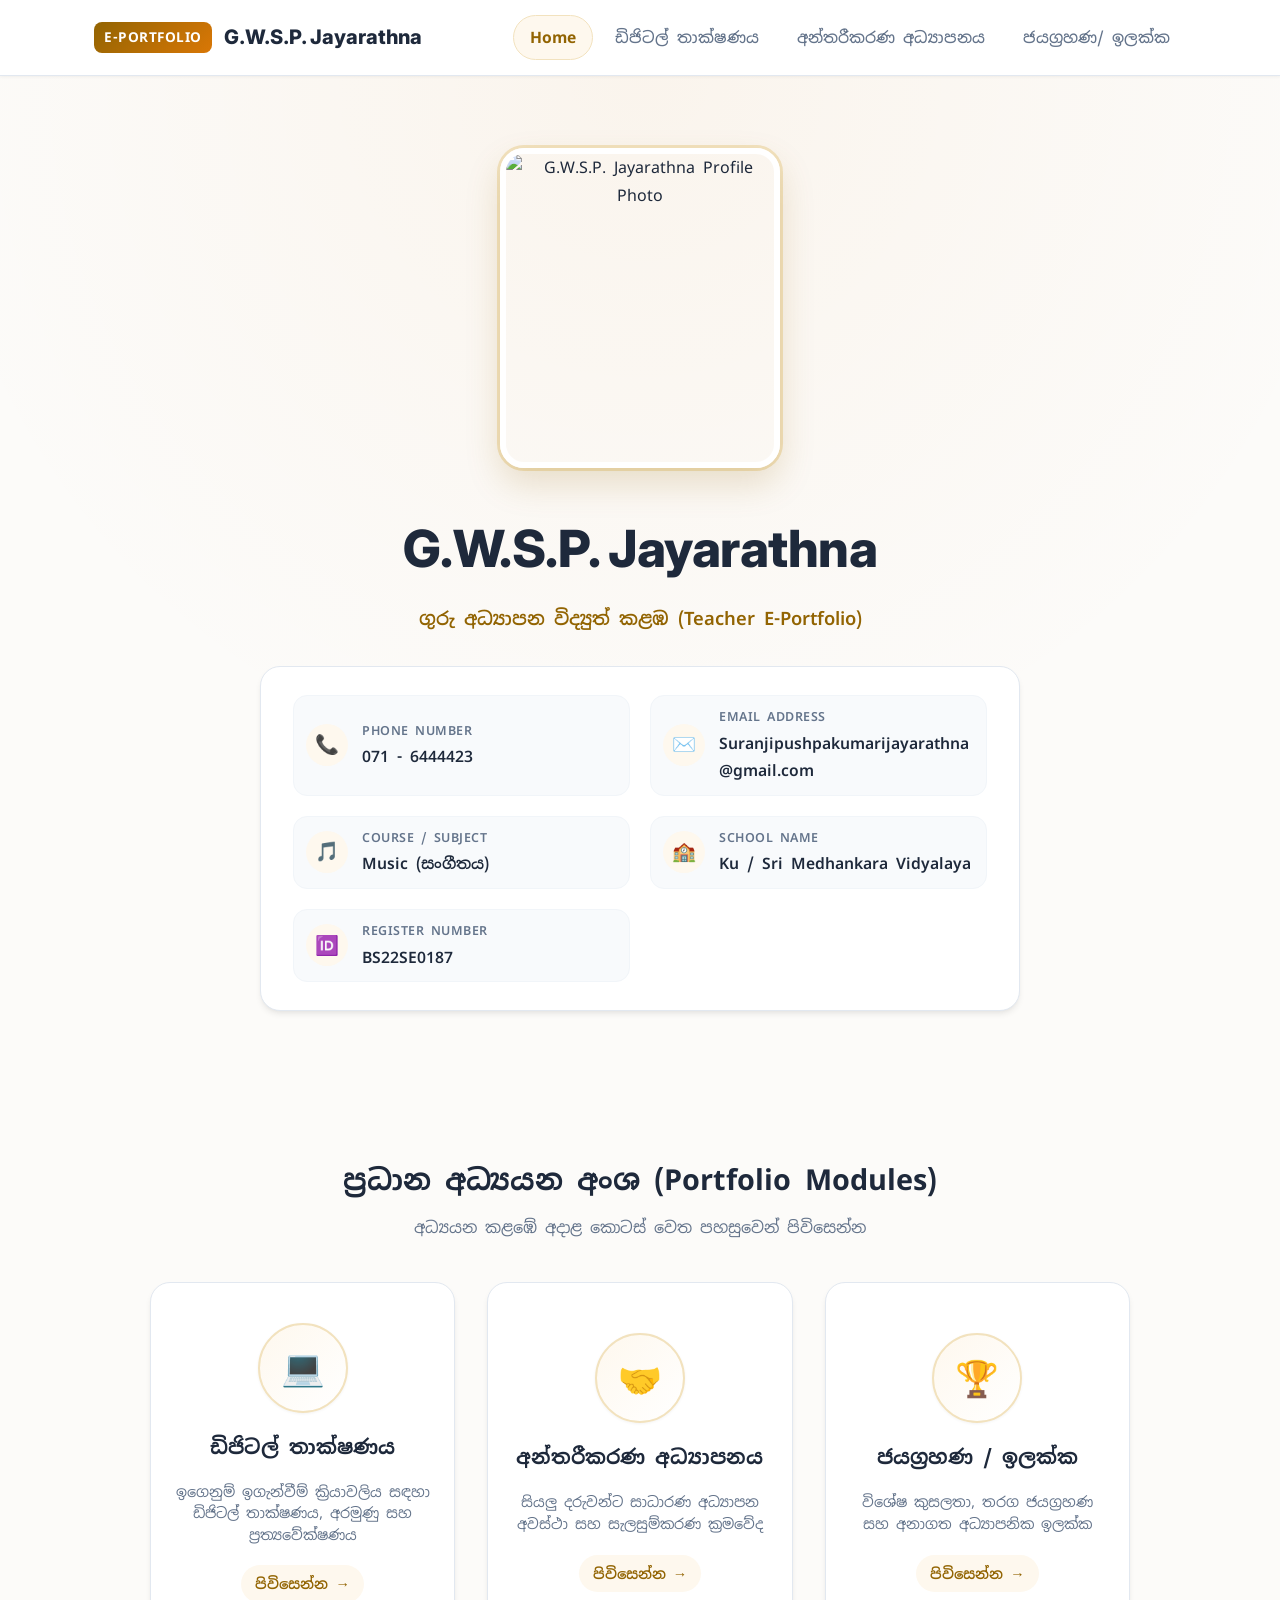
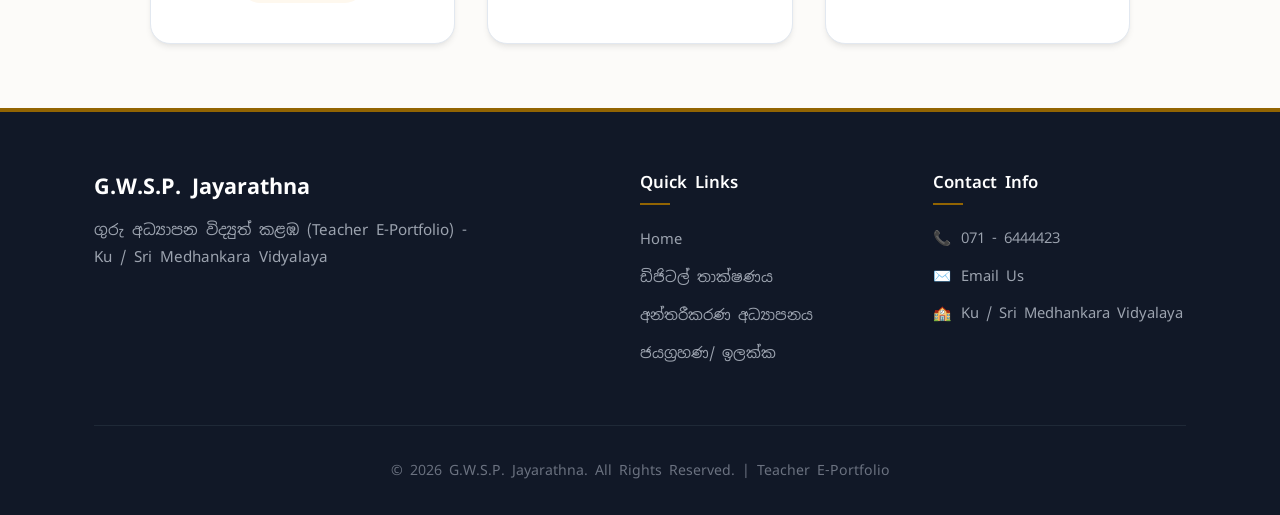
==== index.html @ dc61c08c "Add index.html" ====
<!DOCTYPE html>
<html lang="si">
<head>
  <meta charset="UTF-8">
  <meta name="viewport" content="width=device-width, initial-scale=1.0">
  <title>G.W.S.P. Jayarathna | Teacher E-Portfolio</title>
  <link rel="stylesheet" href="assets/css/style.css">
</head>
<body>

  <!-- Site Header & Navigation -->
  <header class="site-header">
    <div class="container header-inner">
      <a href="index.html" class="brand-logo">
        <span class="brand-badge">E-PORTFOLIO</span>
        <span class="brand-name">G.W.S.P. Jayarathna</span>
      </a>

      <button class="menu-toggle" aria-label="Toggle navigation">
        <svg width="24" height="24" viewBox="0 0 24 24" fill="none" stroke="currentColor" stroke-width="2">
          <line x1="3" y1="12" x2="21" y2="12"></line>
          <line x1="3" y1="6" x2="21" y2="6"></line>
          <line x1="3" y1="18" x2="21" y2="18"></line>
        </svg>
      </button>

      <nav class="main-nav">
        <ul class="nav-links">
          <li><a href="index.html" class="nav-link active">Home</a></li>
          <li><a href="digital-technology.html" class="nav-link">ඩිජිටල් තාක්ෂණය</a></li>
          <li><a href="inclusive-education.html" class="nav-link">අන්තරීකරණ අධ්‍යාපනය</a></li>
          <li><a href="achievements-goals.html" class="nav-link">ජයග්‍රහණ/ ඉලක්ක</a></li>
        </ul>
      </nav>
    </div>
  </header>

  <!-- Hero & Profile Section -->
  <main>
    <section class="hero-section">
      <div class="container">
        
        <!-- Profile Avatar -->
        <div class="profile-avatar-wrap">
          <img src="assets/images/profile.jpeg" alt="G.W.S.P. Jayarathna Profile Photo" class="profile-avatar">
        </div>

        <h1 class="profile-title">G.W.S.P. Jayarathna</h1>
        <p class="profile-subtitle">ගුරු අධ්‍යාපන විද්‍යුත් කළඹ (Teacher E-Portfolio)</p>

        <!-- Personal & Academic Details Card -->
        <div class="details-card">
          <div class="info-item">
            <div class="info-icon">📞</div>
            <div>
              <div class="info-label">Phone Number</div>
              <div class="info-value"><a href="tel:0716444423">071 - 6444423</a></div>
            </div>
          </div>

          <div class="info-item">
            <div class="info-icon">✉️</div>
            <div>
              <div class="info-label">Email Address</div>
              <div class="info-value"><a href="mailto:Suranjipushpakumarijayarathna@gmail.com">Suranjipushpakumarijayarathna@gmail.com</a></div>
            </div>
          </div>

          <div class="info-item">
            <div class="info-icon">🎵</div>
            <div>
              <div class="info-label">Course / Subject</div>
              <div class="info-value">Music (සංගීතය)</div>
            </div>
          </div>

          <div class="info-item">
            <div class="info-icon">🏫</div>
            <div>
              <div class="info-label">School Name</div>
              <div class="info-value">Ku / Sri Medhankara Vidyalaya</div>
            </div>
          </div>

          <div class="info-item">
            <div class="info-icon">🆔</div>
            <div>
              <div class="info-label">Register Number</div>
              <div class="info-value">BS22SE0187</div>
            </div>
          </div>
        </div>

      </div>
    </section>

    <!-- Quick Navigation Modules -->
    <section class="nav-modules-section">
      <div class="container">
        <div class="section-heading-center">
          <h2>ප්‍රධාන අධ්‍යයන අංශ (Portfolio Modules)</h2>
          <p>අධ්‍යයන කළඹේ අදාළ කොටස් වෙත පහසුවෙන් පිවිසෙන්න</p>
        </div>

        <div class="modules-grid">
          <!-- Module 1: Digital Tech -->
          <a href="digital-technology.html" class="module-card">
            <div class="module-icon-circle">💻</div>
            <h3 class="module-card-title">ඩිජිටල් තාක්ෂණය</h3>
            <p class="module-card-desc">ඉගෙනුම් ඉගැන්වීම් ක්‍රියාවලිය සඳහා ඩිජිටල් තාක්ෂණය, අරමුණු සහ ප්‍රත්‍යවේක්ෂණය</p>
            <span class="module-btn">පිවිසෙන්න &rarr;</span>
          </a>

          <!-- Module 2: Inclusive Education -->
          <a href="inclusive-education.html" class="module-card">
            <div class="module-icon-circle">🤝</div>
            <h3 class="module-card-title">අන්තරීකරණ අධ්‍යාපනය</h3>
            <p class="module-card-desc">සියලු දරුවන්ට සාධාරණ අධ්‍යාපන අවස්ථා සහ සැලසුම්කරණ ක්‍රමවේද</p>
            <span class="module-btn">පිවිසෙන්න &rarr;</span>
          </a>

          <!-- Module 3: Achievements / Goals -->
          <a href="achievements-goals.html" class="module-card">
            <div class="module-icon-circle">🏆</div>
            <h3 class="module-card-title">ජයග්‍රහණ / ඉලක්ක</h3>
            <p class="module-card-desc">විශේෂ කුසලතා, තරග ජයග්‍රහණ සහ අනාගත අධ්‍යාපනික ඉලක්ක</p>
            <span class="module-btn">පිවිසෙන්න &rarr;</span>
          </a>
        </div>
      </div>
    </section>
  </main>

  <!-- Site Footer -->
  <footer class="site-footer">
    <div class="container">
      <div class="footer-grid">
        <div class="footer-info">
          <h3>G.W.S.P. Jayarathna</h3>
          <p>ගුරු අධ්‍යාපන විද්‍යුත් කළඹ (Teacher E-Portfolio) - Ku / Sri Medhankara Vidyalaya</p>
        </div>

        <div class="footer-col">
          <h4>Quick Links</h4>
          <ul class="footer-links">
            <li><a href="index.html">Home</a></li>
            <li><a href="digital-technology.html">ඩිජිටල් තාක්ෂණය</a></li>
            <li><a href="inclusive-education.html">අන්තරීකරණ අධ්‍යාපනය</a></li>
            <li><a href="achievements-goals.html">ජයග්‍රහණ/ ඉලක්ක</a></li>
          </ul>
        </div>

        <div class="footer-col">
          <h4>Contact Info</h4>
          <div class="footer-contact-item">
            <span>📞</span>
            <a href="tel:0716444423">071 - 6444423</a>
          </div>
          <div class="footer-contact-item">
            <span>✉️</span>
            <a href="mailto:Suranjipushpakumarijayarathna@gmail.com">Email Us</a>
          </div>
          <div class="footer-contact-item">
            <span>🏫</span>
            <span>Ku / Sri Medhankara Vidyalaya</span>
          </div>
        </div>
      </div>

      <div class="footer-bottom">
        <p>&copy; 2026 G.W.S.P. Jayarathna. All Rights Reserved. | Teacher E-Portfolio</p>
      </div>
    </div>
  </footer>

  <script src="assets/js/main.js"></script>
</body>
</html>
---- assets/css/style.css ----
/* ===================================================
   E-Portfolio - G.W.S.P. Jayarathna
   Main Stylesheet
   =================================================== */

@import url('https://fonts.googleapis.com/css2?family=Inter:wght@300;400;500;600;700;800&family=Noto+Sans+Sinhala:wght@300;400;500;600;700;800&display=swap');

:root {
  --primary-color: #926402;
  --primary-hover: #734f01;
  --primary-light: #fef8ee;
  --primary-border: #f2e2be;
  --accent-color: #2563eb;
  --accent-hover: #1d4ed8;
  --text-main: #1e293b;
  --text-muted: #64748b;
  --text-light: #94a3b8;
  --bg-main: #fcfbf9;
  --bg-card: #ffffff;
  --bg-alt: #f8fafc;
  --border-color: #e2e8f0;
  --border-light: #f1f5f9;
  --shadow-sm: 0 1px 3px rgba(0, 0, 0, 0.05);
  --shadow-md: 0 4px 6px -1px rgba(0, 0, 0, 0.08), 0 2px 4px -2px rgba(0, 0, 0, 0.04);
  --shadow-lg: 0 10px 25px -5px rgba(0, 0, 0, 0.08), 0 8px 10px -6px rgba(0, 0, 0, 0.04);
  --shadow-xl: 0 20px 30px -10px rgba(0, 0, 0, 0.12);
  --radius-sm: 8px;
  --radius-md: 14px;
  --radius-lg: 20px;
  --radius-full: 9999px;
  --font-sinhala: 'Noto Sans Sinhala', -apple-system, BlinkMacSystemFont, sans-serif;
  --font-latin: 'Inter', -apple-system, BlinkMacSystemFont, sans-serif;
  --transition: all 0.25s cubic-bezier(0.4, 0, 0.2, 1);
}

/* Reset & Base */
*, *::before, *::after {
  box-sizing: border-box;
  margin: 0;
  padding: 0;
}

html {
  scroll-behavior: smooth;
  font-size: 16px;
}

body {
  font-family: var(--font-sinhala), var(--font-latin);
  background-color: var(--bg-main);
  color: var(--text-main);
  line-height: 1.75;
  min-height: 100vh;
  display: flex;
  flex-direction: column;
  -webkit-font-smoothing: antialiased;
}

img {
  max-width: 100%;
  height: auto;
  display: block;
}

a {
  color: inherit;
  text-decoration: none;
  transition: var(--transition);
}

ul, ol {
  padding-left: 1.5rem;
}

.container {
  width: 100%;
  max-width: 1140px;
  margin: 0 auto;
  padding: 0 1.5rem;
}

/* ===================================================
   Header & Navigation
   =================================================== */
.site-header {
  position: sticky;
  top: 0;
  z-index: 1000;
  background: rgba(255, 255, 255, 0.94);
  backdrop-filter: blur(12px);
  -webkit-backdrop-filter: blur(12px);
  border-bottom: 1px solid var(--border-color);
  box-shadow: var(--shadow-sm);
}

.header-inner {
  display: flex;
  align-items: center;
  justify-content: space-between;
  height: 75px;
}

.brand-logo {
  display: flex;
  align-items: center;
  gap: 12px;
  font-weight: 700;
  font-size: 1.25rem;
  color: var(--text-main);
}

.brand-badge {
  background: linear-gradient(135deg, var(--primary-color), #d97706);
  color: #fff;
  font-size: 0.85rem;
  font-weight: 700;
  padding: 4px 10px;
  border-radius: var(--radius-sm);
  letter-spacing: 0.5px;
}

.brand-name {
  font-family: var(--font-latin);
  font-weight: 800;
  color: var(--text-main);
}

.main-nav {
  display: flex;
  align-items: center;
  gap: 8px;
}

.nav-links {
  display: flex;
  list-style: none;
  align-items: center;
  gap: 6px;
}

.nav-link {
  padding: 8px 16px;
  font-size: 0.98rem;
  font-weight: 500;
  color: var(--text-muted);
  border-radius: var(--radius-full);
  transition: var(--transition);
  display: inline-flex;
  align-items: center;
  gap: 6px;
}

.nav-link:hover {
  color: var(--primary-color);
  background-color: var(--primary-light);
}

.nav-link.active {
  color: var(--primary-color);
  background-color: var(--primary-light);
  font-weight: 700;
  border: 1px solid var(--primary-border);
}

.menu-toggle {
  display: none;
  background: transparent;
  border: none;
  cursor: pointer;
  padding: 8px;
  color: var(--text-main);
  border-radius: var(--radius-sm);
}

/* ===================================================
   Hero & Home Profile Section
   =================================================== */
.hero-section {
  padding: 4.5rem 0 3.5rem;
  background: radial-gradient(circle at 50% 0%, rgba(217, 119, 6, 0.05) 0%, transparent 60%);
  text-align: center;
}

.profile-avatar-wrap {
  position: relative;
  width: 280px;
  max-width: 90%;
  margin: 0 auto 2.25rem;
}

.profile-avatar {
  width: 100%;
  height: 320px;
  border-radius: 24px;
  object-fit: cover;
  object-position: center 8%;
  border: 6px solid #ffffff;
  box-shadow: 0 16px 35px rgba(146, 100, 2, 0.18), 0 0 0 3px var(--primary-border);
  transition: var(--transition);
}

.profile-avatar-wrap:hover .profile-avatar {
  transform: translateY(-4px);
  box-shadow: 0 20px 40px rgba(146, 100, 2, 0.28), 0 0 0 4px var(--primary-color);
}

.profile-title {
  font-size: clamp(2rem, 5vw, 3.2rem);
  font-weight: 800;
  color: var(--text-main);
  letter-spacing: -0.5px;
  margin-bottom: 0.5rem;
  font-family: var(--font-latin);
}

.profile-subtitle {
  font-size: 1.15rem;
  color: var(--primary-color);
  font-weight: 600;
  margin-bottom: 2rem;
}

/* Info Details Card */
.details-card {
  background: var(--bg-card);
  border: 1px solid var(--border-color);
  border-radius: var(--radius-lg);
  padding: 1.75rem 2rem;
  max-width: 760px;
  margin: 0 auto 3.5rem;
  box-shadow: var(--shadow-md);
  display: grid;
  grid-template-columns: repeat(auto-fit, minmax(280px, 1fr));
  gap: 1.25rem;
  text-align: left;
}

.info-item {
  display: flex;
  align-items: center;
  gap: 14px;
  padding: 10px 12px;
  border-radius: var(--radius-md);
  background: var(--bg-alt);
  border: 1px solid var(--border-light);
}

.info-icon {
  width: 42px;
  height: 42px;
  border-radius: 50%;
  background: var(--primary-light);
  color: var(--primary-color);
  display: flex;
  align-items: center;
  justify-content: center;
  font-size: 1.2rem;
  flex-shrink: 0;
}

.info-label {
  font-size: 0.78rem;
  text-transform: uppercase;
  letter-spacing: 0.5px;
  color: var(--text-muted);
  font-weight: 600;
  margin-bottom: 2px;
}

.info-value {
  font-size: 0.98rem;
  color: var(--text-main);
  font-weight: 600;
  word-break: break-word;
}

/* Quick Navigation Modules (Circular / Cards) */
.nav-modules-section {
  padding: 2rem 0 4rem;
}

.section-heading-center {
  text-align: center;
  margin-bottom: 2.5rem;
}

.section-heading-center h2 {
  font-size: 1.8rem;
  font-weight: 700;
  color: var(--text-main);
  margin-bottom: 0.5rem;
}

.section-heading-center p {
  color: var(--text-muted);
  font-size: 1rem;
}

.modules-grid {
  display: grid;
  grid-template-columns: repeat(3, 1fr);
  gap: 2rem;
  max-width: 980px;
  margin: 0 auto;
}

.module-card {
  background: var(--bg-card);
  border: 1px solid var(--border-color);
  border-radius: var(--radius-lg);
  padding: 2.5rem 1.5rem;
  text-align: center;
  display: flex;
  flex-direction: column;
  align-items: center;
  justify-content: center;
  gap: 1.25rem;
  box-shadow: var(--shadow-md);
  transition: var(--transition);
  position: relative;
  overflow: hidden;
}

.module-card::before {
  content: '';
  position: absolute;
  top: 0;
  left: 0;
  right: 0;
  height: 5px;
  background: linear-gradient(90deg, var(--primary-color), #d97706);
  opacity: 0;
  transition: var(--transition);
}

.module-card:hover {
  transform: translateY(-8px);
  box-shadow: var(--shadow-xl);
  border-color: var(--primary-border);
}

.module-card:hover::before {
  opacity: 1;
}

.module-icon-circle {
  width: 90px;
  height: 90px;
  border-radius: 50%;
  background: linear-gradient(135deg, var(--primary-light), #fff);
  border: 2px solid var(--primary-border);
  display: flex;
  align-items: center;
  justify-content: center;
  font-size: 2.2rem;
  color: var(--primary-color);
  box-shadow: var(--shadow-sm);
  transition: var(--transition);
}

.module-card:hover .module-icon-circle {
  transform: scale(1.1) rotate(5deg);
  background: linear-gradient(135deg, var(--primary-color), #d97706);
  color: #fff;
  border-color: transparent;
}

.module-card-title {
  font-size: 1.25rem;
  font-weight: 700;
  color: var(--text-main);
  line-height: 1.4;
}

.module-card-desc {
  font-size: 0.9rem;
  color: var(--text-muted);
  line-height: 1.5;
}

.module-btn {
  display: inline-flex;
  align-items: center;
  gap: 6px;
  font-size: 0.9rem;
  font-weight: 600;
  color: var(--primary-color);
  padding: 6px 14px;
  border-radius: var(--radius-full);
  background: var(--primary-light);
  transition: var(--transition);
}

.module-card:hover .module-btn {
  background: var(--primary-color);
  color: #fff;
}

/* ===================================================
   Inner Pages (Modules: Digital Tech, Inclusive Edu, Achievements)
   =================================================== */
.page-hero {
  background: linear-gradient(180deg, rgba(146, 100, 2, 0.08) 0%, rgba(252, 251, 249, 0) 100%);
  padding: 3.5rem 0 2rem;
  border-bottom: 1px solid var(--border-color);
}

.breadcrumb {
  display: flex;
  align-items: center;
  gap: 8px;
  font-size: 0.9rem;
  color: var(--text-muted);
  margin-bottom: 1rem;
}

.breadcrumb a:hover {
  color: var(--primary-color);
}

.page-title {
  font-size: clamp(1.8rem, 4vw, 2.5rem);
  font-weight: 800;
  color: var(--text-main);
  margin-bottom: 0.75rem;
  line-height: 1.3;
}

.page-intro {
  font-size: 1.1rem;
  color: var(--text-muted);
  max-width: 800px;
}

.content-section {
  padding: 3rem 0;
}

.content-card {
  background: var(--bg-card);
  border: 1px solid var(--border-color);
  border-radius: var(--radius-lg);
  padding: 2.5rem;
  margin-bottom: 2.5rem;
  box-shadow: var(--shadow-sm);
  transition: var(--transition);
}

.content-card:hover {
  box-shadow: var(--shadow-md);
}

.section-badge {
  display: inline-block;
  font-size: 0.85rem;
  font-weight: 700;
  color: var(--primary-color);
  background: var(--primary-light);
  border: 1px solid var(--primary-border);
  padding: 4px 12px;
  border-radius: var(--radius-full);
  margin-bottom: 1rem;
  text-transform: uppercase;
  letter-spacing: 0.5px;
}

.card-heading {
  font-size: 1.5rem;
  font-weight: 700;
  color: var(--text-main);
  margin-bottom: 1.5rem;
  display: flex;
  align-items: center;
  gap: 10px;
}

.card-heading::before {
  content: '';
  display: inline-block;
  width: 4px;
  height: 24px;
  background: var(--primary-color);
  border-radius: 2px;
}

/* Objectives List Styles */
.objectives-grid {
  display: grid;
  grid-template-columns: repeat(auto-fit, minmax(300px, 1fr));
  gap: 1.25rem;
}

.objective-item {
  display: flex;
  align-items: flex-start;
  gap: 12px;
  padding: 1.25rem;
  background: var(--bg-alt);
  border-radius: var(--radius-md);
  border-left: 3px solid var(--primary-color);
  font-size: 0.98rem;
  line-height: 1.6;
}

.objective-num {
  font-family: var(--font-latin);
  font-weight: 700;
  color: var(--primary-color);
  background: #fff;
  width: 28px;
  height: 28px;
  border-radius: 50%;
  display: flex;
  align-items: center;
  justify-content: center;
  font-size: 0.85rem;
  box-shadow: var(--shadow-sm);
  flex-shrink: 0;
  border: 1px solid var(--primary-border);
}

.prose-text {
  font-size: 1.05rem;
  line-height: 1.85;
  color: #334155;
}

.prose-text p {
  margin-bottom: 1.25rem;
}

.highlight-box {
  background: linear-gradient(135deg, rgba(146, 100, 2, 0.05), rgba(217, 119, 6, 0.08));
  border: 1px dashed var(--primary-border);
  border-radius: var(--radius-md);
  padding: 1.5rem;
  margin: 1.5rem 0;
}

/* Timeline & Achievements */
.timeline {
  position: relative;
  padding-left: 2rem;
}

.timeline::before {
  content: '';
  position: absolute;
  top: 10px;
  bottom: 10px;
  left: 8px;
  width: 2px;
  background: var(--primary-border);
}

.timeline-item {
  position: relative;
  margin-bottom: 2rem;
}

.timeline-item:last-child {
  margin-bottom: 0;
}

.timeline-dot {
  position: absolute;
  left: -2rem;
  top: 6px;
  width: 18px;
  height: 18px;
  border-radius: 50%;
  background: var(--primary-color);
  border: 3px solid #fff;
  box-shadow: var(--shadow-sm);
}

.timeline-content {
  background: var(--bg-alt);
  border: 1px solid var(--border-color);
  border-radius: var(--radius-md);
  padding: 1.5rem;
}

.timeline-year {
  display: inline-block;
  font-family: var(--font-latin);
  font-weight: 800;
  font-size: 0.85rem;
  color: #fff;
  background: var(--primary-color);
  padding: 3px 10px;
  border-radius: var(--radius-full);
  margin-bottom: 0.5rem;
}

.timeline-title {
  font-size: 1.15rem;
  font-weight: 700;
  color: var(--text-main);
  margin-bottom: 0.35rem;
}

.timeline-sub {
  font-size: 0.95rem;
  color: var(--text-muted);
}

/* ===================================================
   Footer & Contact Info
   =================================================== */
.site-footer {
  margin-top: auto;
  background: #111827;
  color: #f3f4f6;
  padding: 3.5rem 0 2rem;
  border-top: 4px solid var(--primary-color);
}

.footer-grid {
  display: grid;
  grid-template-columns: 2fr 1fr 1fr;
  gap: 2.5rem;
  margin-bottom: 3rem;
}

.footer-info h3 {
  font-size: 1.35rem;
  font-weight: 700;
  margin-bottom: 0.75rem;
  color: #fff;
}

.footer-info p {
  color: #9ca3af;
  font-size: 0.95rem;
  max-width: 380px;
}

.footer-col h4 {
  font-size: 1.05rem;
  font-weight: 600;
  color: #fff;
  margin-bottom: 1.25rem;
  position: relative;
  padding-bottom: 8px;
}

.footer-col h4::after {
  content: '';
  position: absolute;
  bottom: 0;
  left: 0;
  width: 30px;
  height: 2px;
  background: var(--primary-color);
}

.footer-links {
  list-style: none;
  padding: 0;
}

.footer-links li {
  margin-bottom: 10px;
}

.footer-links a {
  color: #9ca3af;
  font-size: 0.92rem;
}

.footer-links a:hover {
  color: #fff;
  padding-left: 4px;
}

.footer-contact-item {
  display: flex;
  align-items: center;
  gap: 10px;
  color: #9ca3af;
  margin-bottom: 12px;
  font-size: 0.92rem;
}

.footer-contact-item a:hover {
  color: #fff;
  text-decoration: underline;
}

.footer-bottom {
  text-align: center;
  padding-top: 2rem;
  border-top: 1px solid #1f2937;
  color: #6b7280;
  font-size: 0.88rem;
}

/* ===================================================
   Buttons & UI Enhancements
   =================================================== */
.btn {
  display: inline-flex;
  align-items: center;
  justify-content: center;
  gap: 8px;
  padding: 10px 22px;
  font-size: 0.95rem;
  font-weight: 600;
  border-radius: var(--radius-full);
  cursor: pointer;
  border: 1px solid transparent;
  transition: var(--transition);
}

.btn-primary {
  background: linear-gradient(135deg, var(--primary-color), #d97706);
  color: #fff;
  box-shadow: 0 4px 12px rgba(146, 100, 2, 0.25);
}

.btn-primary:hover {
  background: linear-gradient(135deg, var(--primary-hover), #b45309);
  box-shadow: 0 6px 16px rgba(146, 100, 2, 0.35);
  transform: translateY(-1px);
}

.btn-outline {
  background: transparent;
  border-color: var(--primary-color);
  color: var(--primary-color);
}

.btn-outline:hover {
  background: var(--primary-light);
}

/* Print Styles */
@media print {
  .site-header, .site-footer, .nav-modules-section, .btn {
    display: none !important;
  }
  body {
    background: #fff;
    color: #000;
  }
  .content-card {
    border: none;
    box-shadow: none;
    padding: 0;
  }
}

/* Responsive */
@media (max-width: 900px) {
  .modules-grid {
    grid-template-columns: 1fr;
    gap: 1.5rem;
  }
  .footer-grid {
    grid-template-columns: 1fr;
    gap: 2rem;
  }
}

@media (max-width: 768px) {
  .menu-toggle {
    display: block;
  }
  .nav-links {
    position: fixed;
    top: 75px;
    left: 0;
    right: 0;
    background: #ffffff;
    flex-direction: column;
    padding: 1.5rem;
    box-shadow: var(--shadow-lg);
    border-bottom: 1px solid var(--border-color);
    transform: translateY(-150%);
    transition: transform 0.3s ease;
  }
  .nav-links.open {
    transform: translateY(0);
  }
  .nav-link {
    width: 100%;
    justify-content: center;
    padding: 12px;
  }
  .details-card {
    grid-template-columns: 1fr;
    padding: 1.25rem;
  }
  .content-card {
    padding: 1.5rem;
  }
}
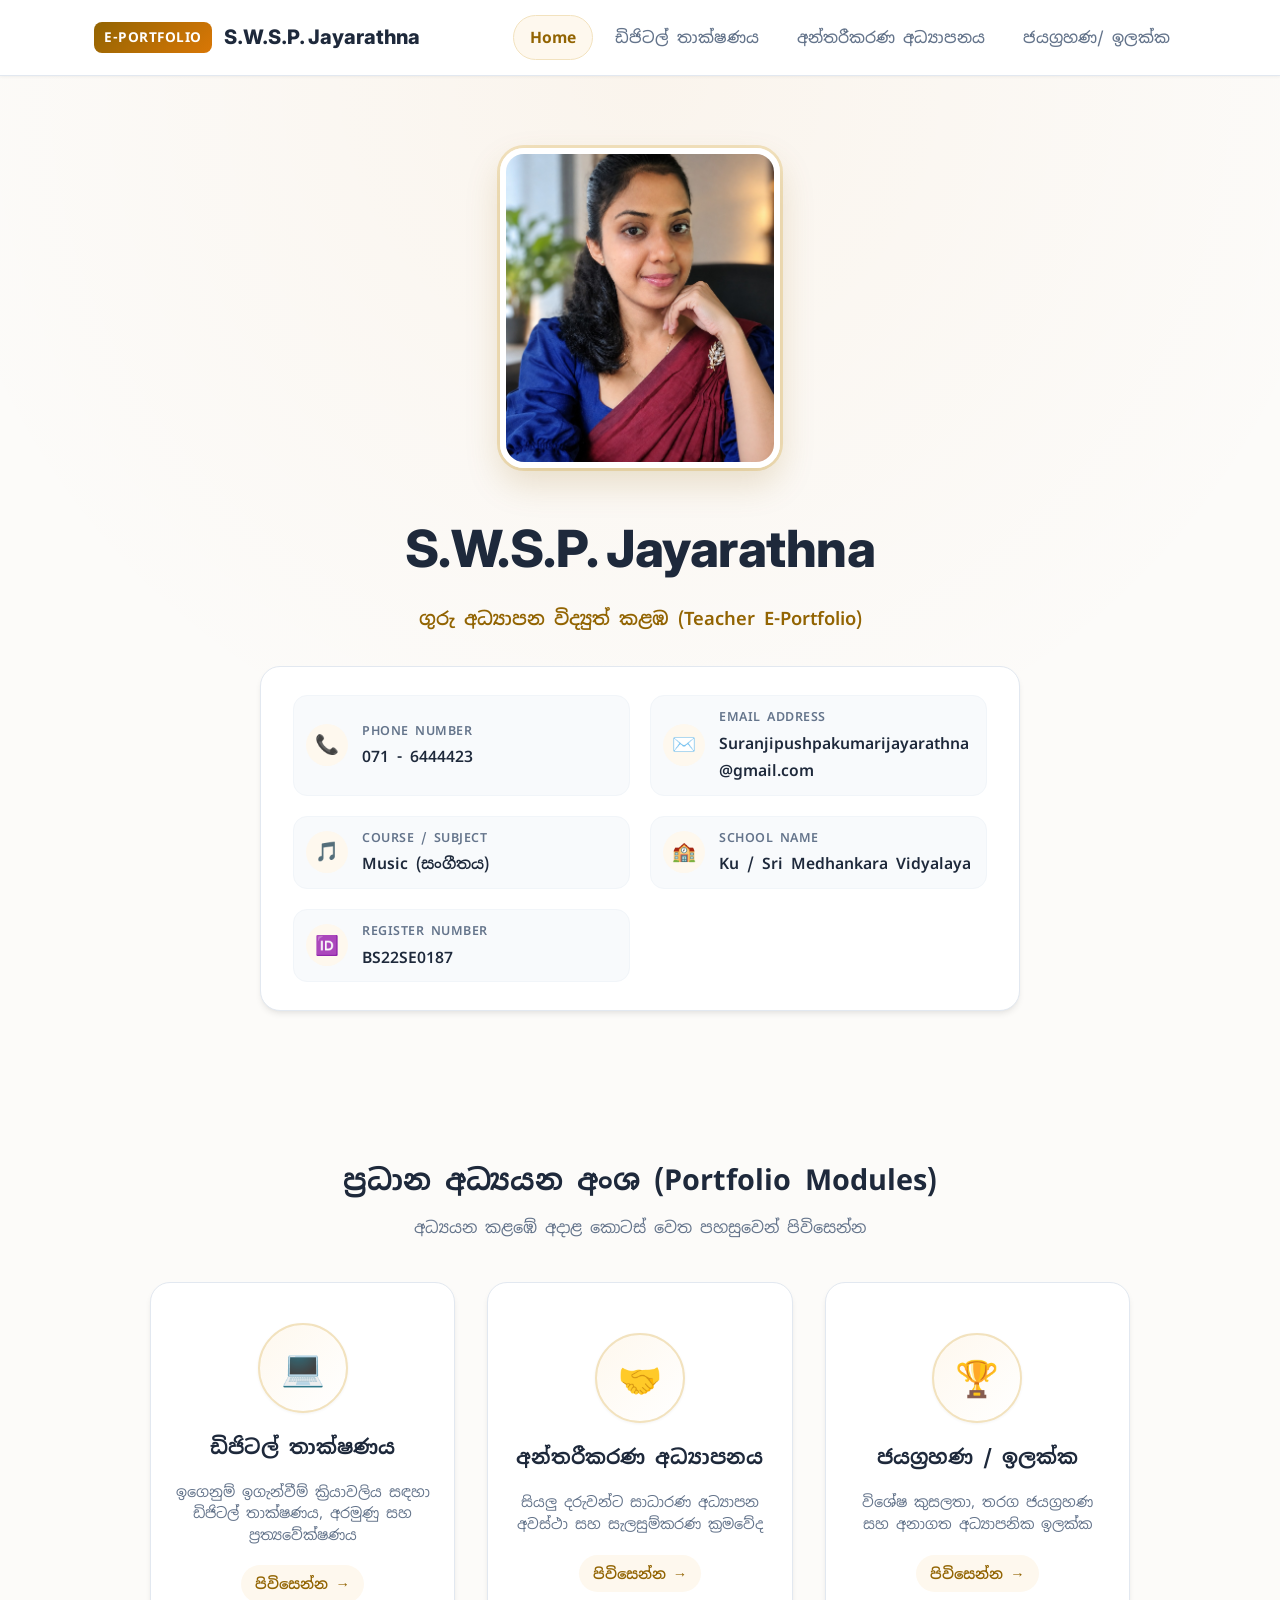
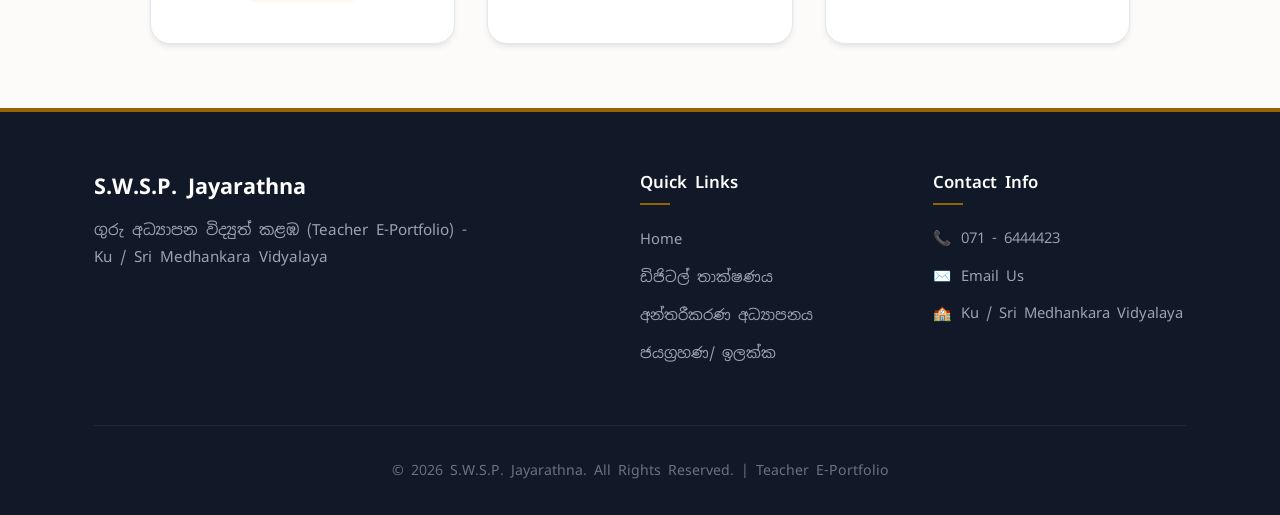
==== commit c2a87d39: "Update initials from G.W.S.P. to S.W.S.P. Jayarathna" ====
--- a/index.html
+++ b/index.html
@@ -3,7 +3,7 @@
 <head>
   <meta charset="UTF-8">
   <meta name="viewport" content="width=device-width, initial-scale=1.0">
-  <title>G.W.S.P. Jayarathna | Teacher E-Portfolio</title>
+  <title>S.W.S.P. Jayarathna | Teacher E-Portfolio</title>
   <link rel="stylesheet" href="assets/css/style.css">
 </head>
 <body>
@@ -13,7 +13,7 @@
     <div class="container header-inner">
       <a href="index.html" class="brand-logo">
         <span class="brand-badge">E-PORTFOLIO</span>
-        <span class="brand-name">G.W.S.P. Jayarathna</span>
+        <span class="brand-name">S.W.S.P. Jayarathna</span>
       </a>
 
       <button class="menu-toggle" aria-label="Toggle navigation">
@@ -42,10 +42,10 @@
         
         <!-- Profile Avatar -->
         <div class="profile-avatar-wrap">
-          <img src="assets/images/profile.jpeg" alt="G.W.S.P. Jayarathna Profile Photo" class="profile-avatar">
+          <img src="assets/images/profile.jpeg" alt="S.W.S.P. Jayarathna Profile Photo" class="profile-avatar">
         </div>
 
-        <h1 class="profile-title">G.W.S.P. Jayarathna</h1>
+        <h1 class="profile-title">S.W.S.P. Jayarathna</h1>
         <p class="profile-subtitle">ගුරු අධ්‍යාපන විද්‍යුත් කළඹ (Teacher E-Portfolio)</p>
 
         <!-- Personal & Academic Details Card -->
@@ -136,7 +136,7 @@
     <div class="container">
       <div class="footer-grid">
         <div class="footer-info">
-          <h3>G.W.S.P. Jayarathna</h3>
+          <h3>S.W.S.P. Jayarathna</h3>
           <p>ගුරු අධ්‍යාපන විද්‍යුත් කළඹ (Teacher E-Portfolio) - Ku / Sri Medhankara Vidyalaya</p>
         </div>
 
@@ -168,7 +168,7 @@
       </div>
 
       <div class="footer-bottom">
-        <p>&copy; 2026 G.W.S.P. Jayarathna. All Rights Reserved. | Teacher E-Portfolio</p>
+        <p>&copy; 2026 S.W.S.P. Jayarathna. All Rights Reserved. | Teacher E-Portfolio</p>
       </div>
     </div>
   </footer>
--- a/assets/css/style.css
+++ b/assets/css/style.css
@@ -1,5 +1,5 @@
 /* ===================================================
-   E-Portfolio - G.W.S.P. Jayarathna
+   E-Portfolio - S.W.S.P. Jayarathna
    Main Stylesheet
    =================================================== */
 
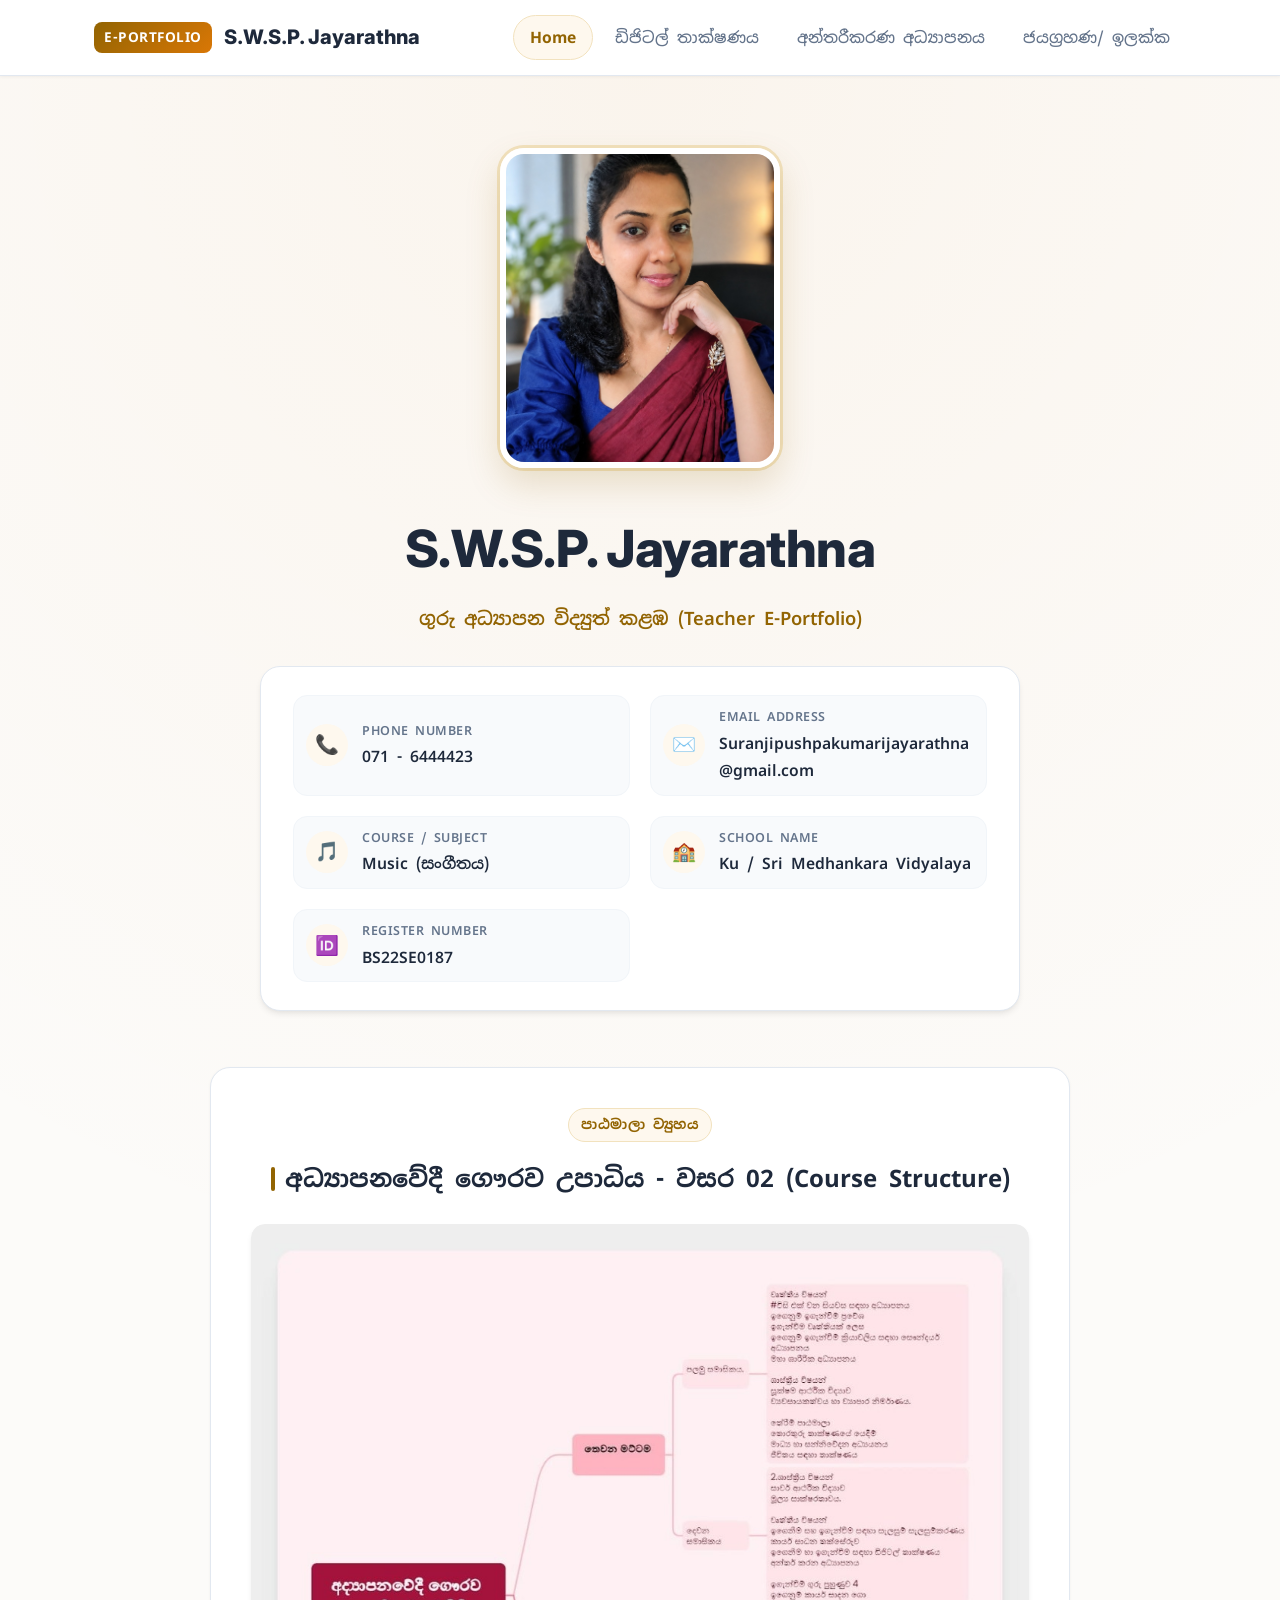
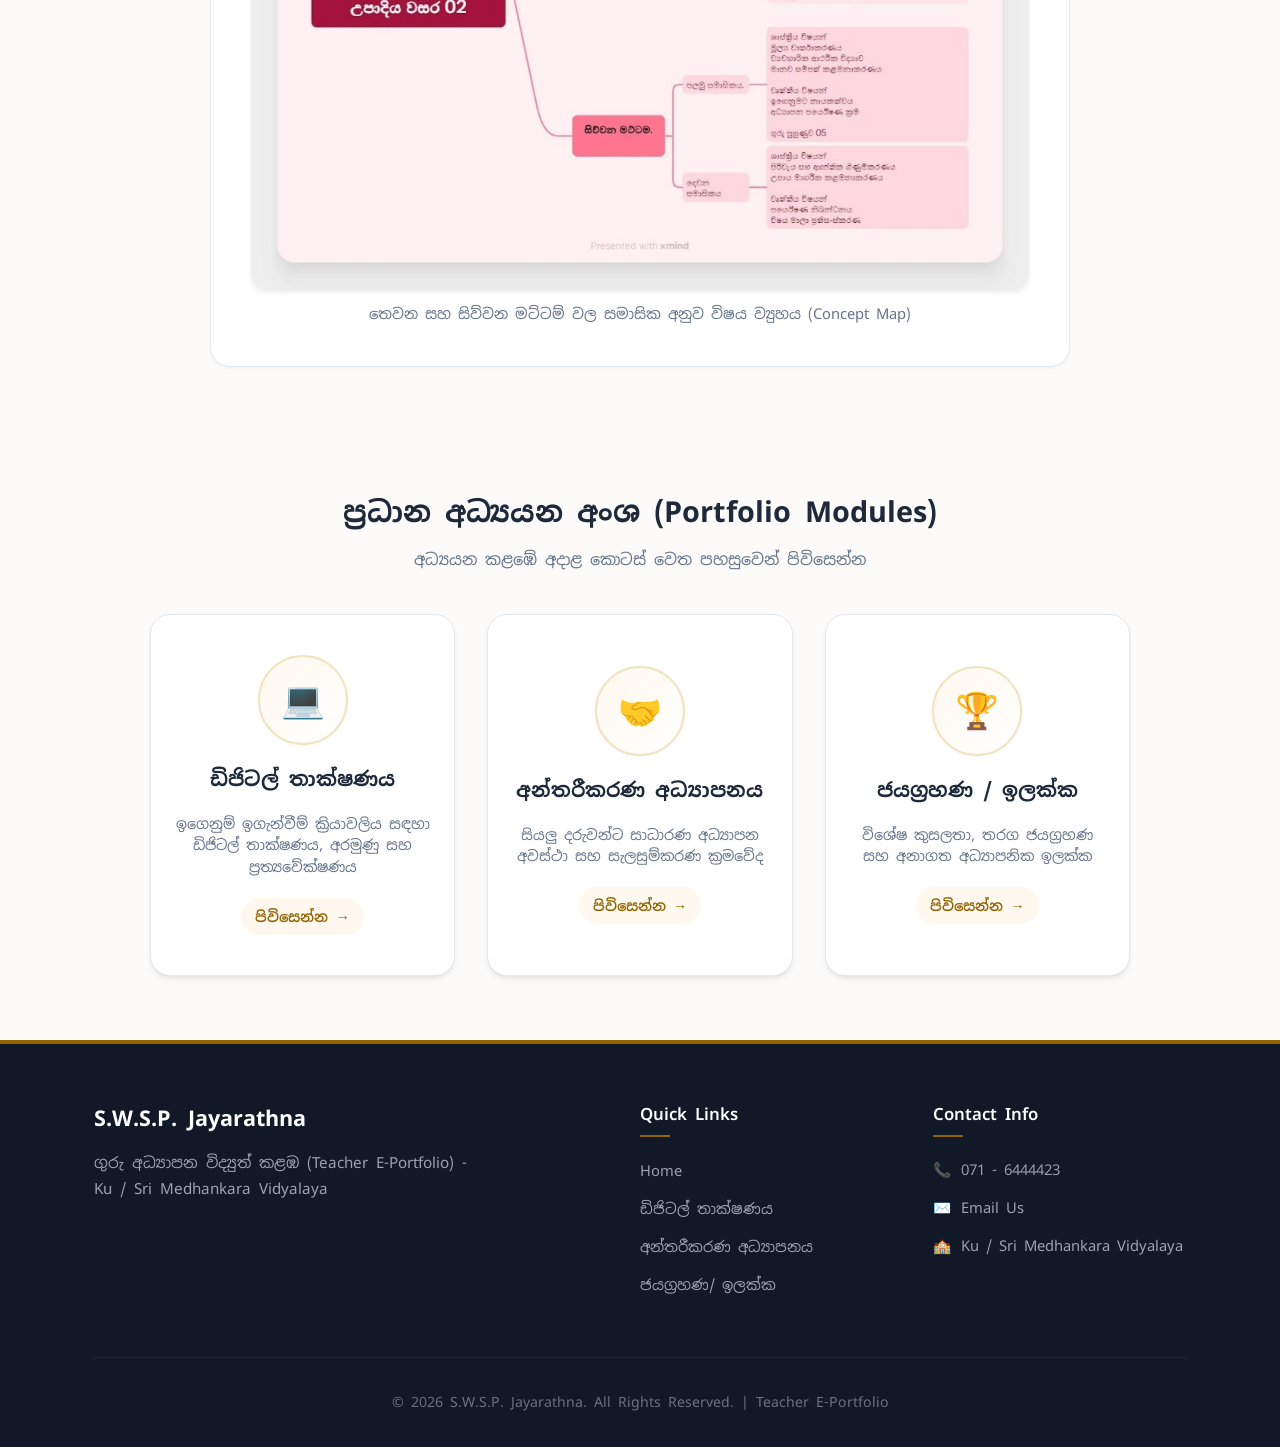
==== commit 43ab6da7: "Add Bachelor of Education Year 02 Course Structure concept map to home page" ====
--- a/index.html
+++ b/index.html
@@ -91,6 +91,16 @@
           </div>
         </div>
 
+        <!-- Course Structure / Degree Concept Map Card -->
+        <div class="content-card" style="max-width: 860px; margin: 0 auto 2rem; text-align: center;">
+          <span class="section-badge">පාඨමාලා ව්‍යුහය</span>
+          <h2 class="card-heading" style="justify-content: center;">අධ්‍යාපනවේදී ගෞරව උපාධිය - වසර 02 (Course Structure)</h2>
+          <div class="gallery-item" style="max-width: 800px; margin: 1.5rem auto 0; cursor: pointer; border-radius: var(--radius-md); overflow: hidden; box-shadow: var(--shadow-md);">
+            <img src="assets/images/course-structure.jpg" alt="අධ්‍යාපනවේදී ගෞරව උපාධිය වසර 02 - පාඨමාලා ව්‍යුහය" style="width: 100%; display: block; border-radius: var(--radius-md);">
+          </div>
+          <p style="margin-top: 12px; font-size: 0.92rem; color: var(--text-muted);">තෙවන සහ සිව්වන මට්ටම් වල සමාසික අනුව විෂය ව්‍යුහය (Concept Map)</p>
+        </div>
+
       </div>
     </section>
 
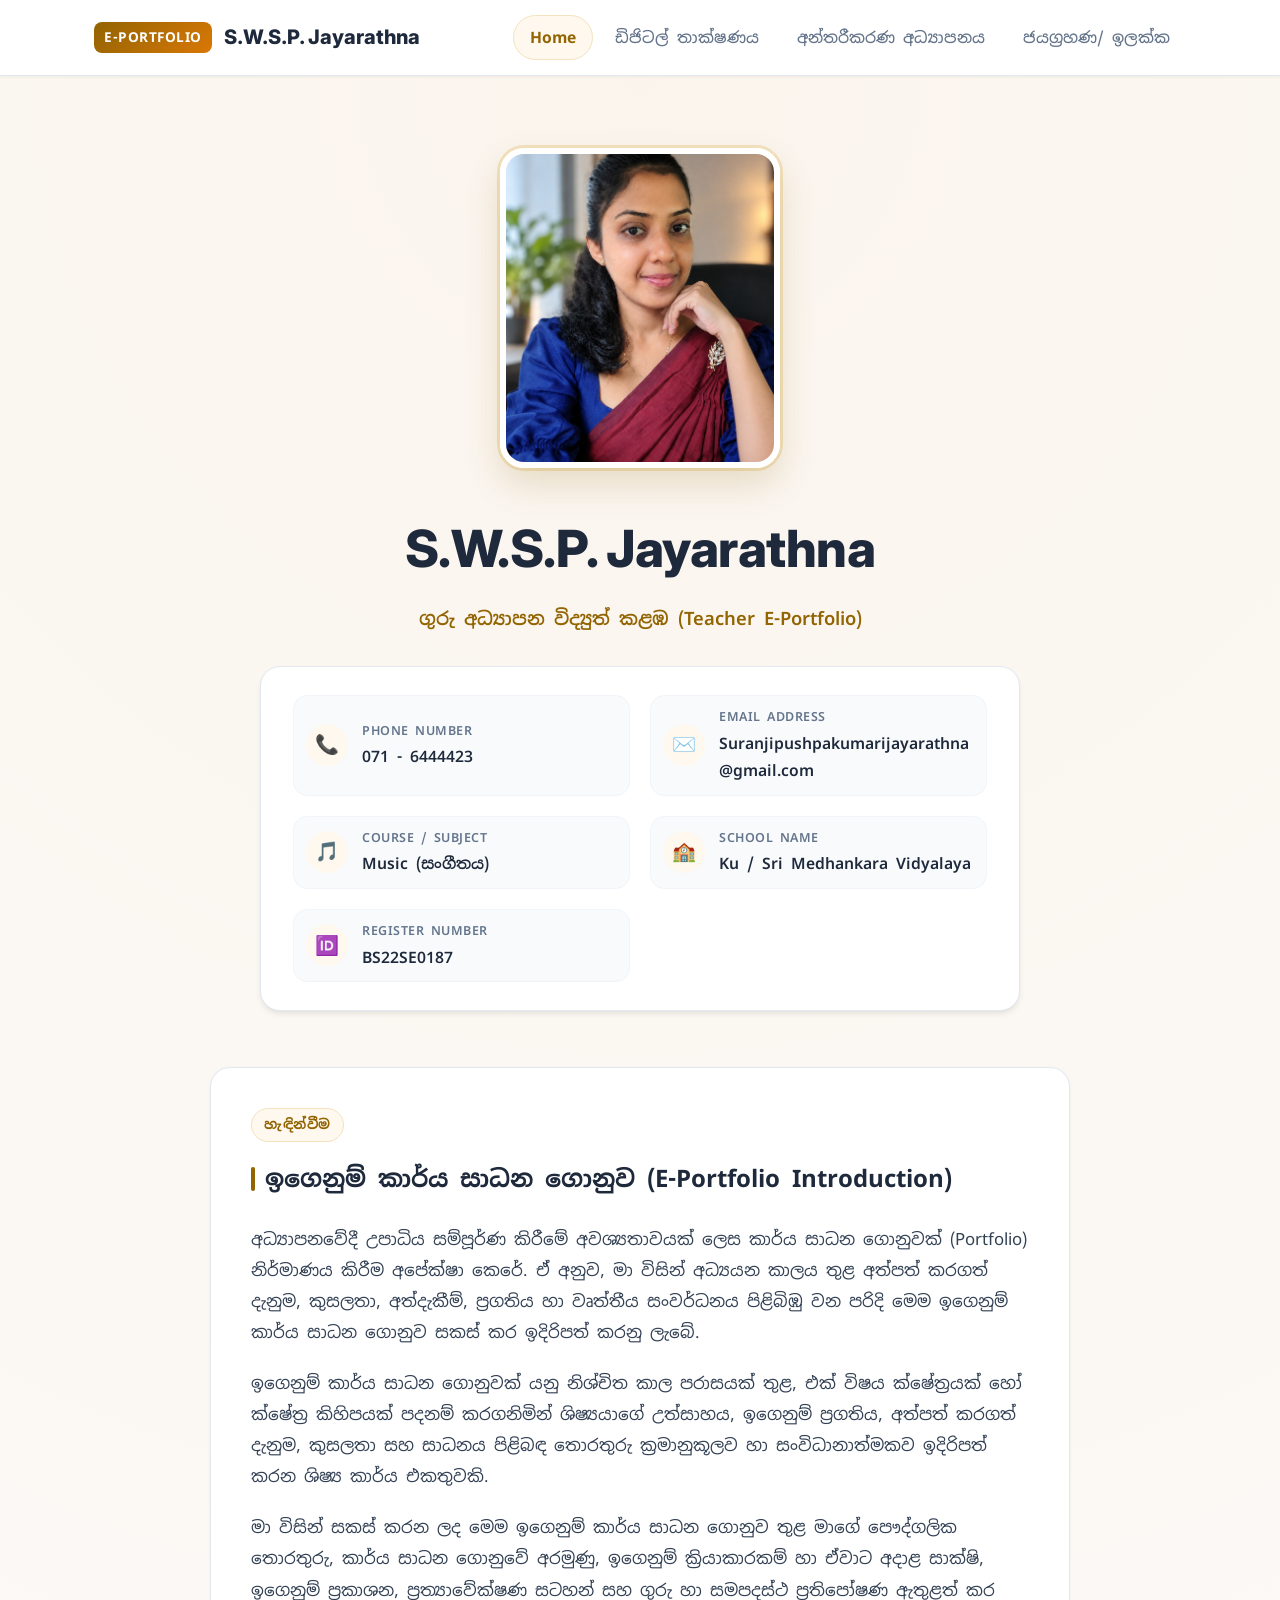
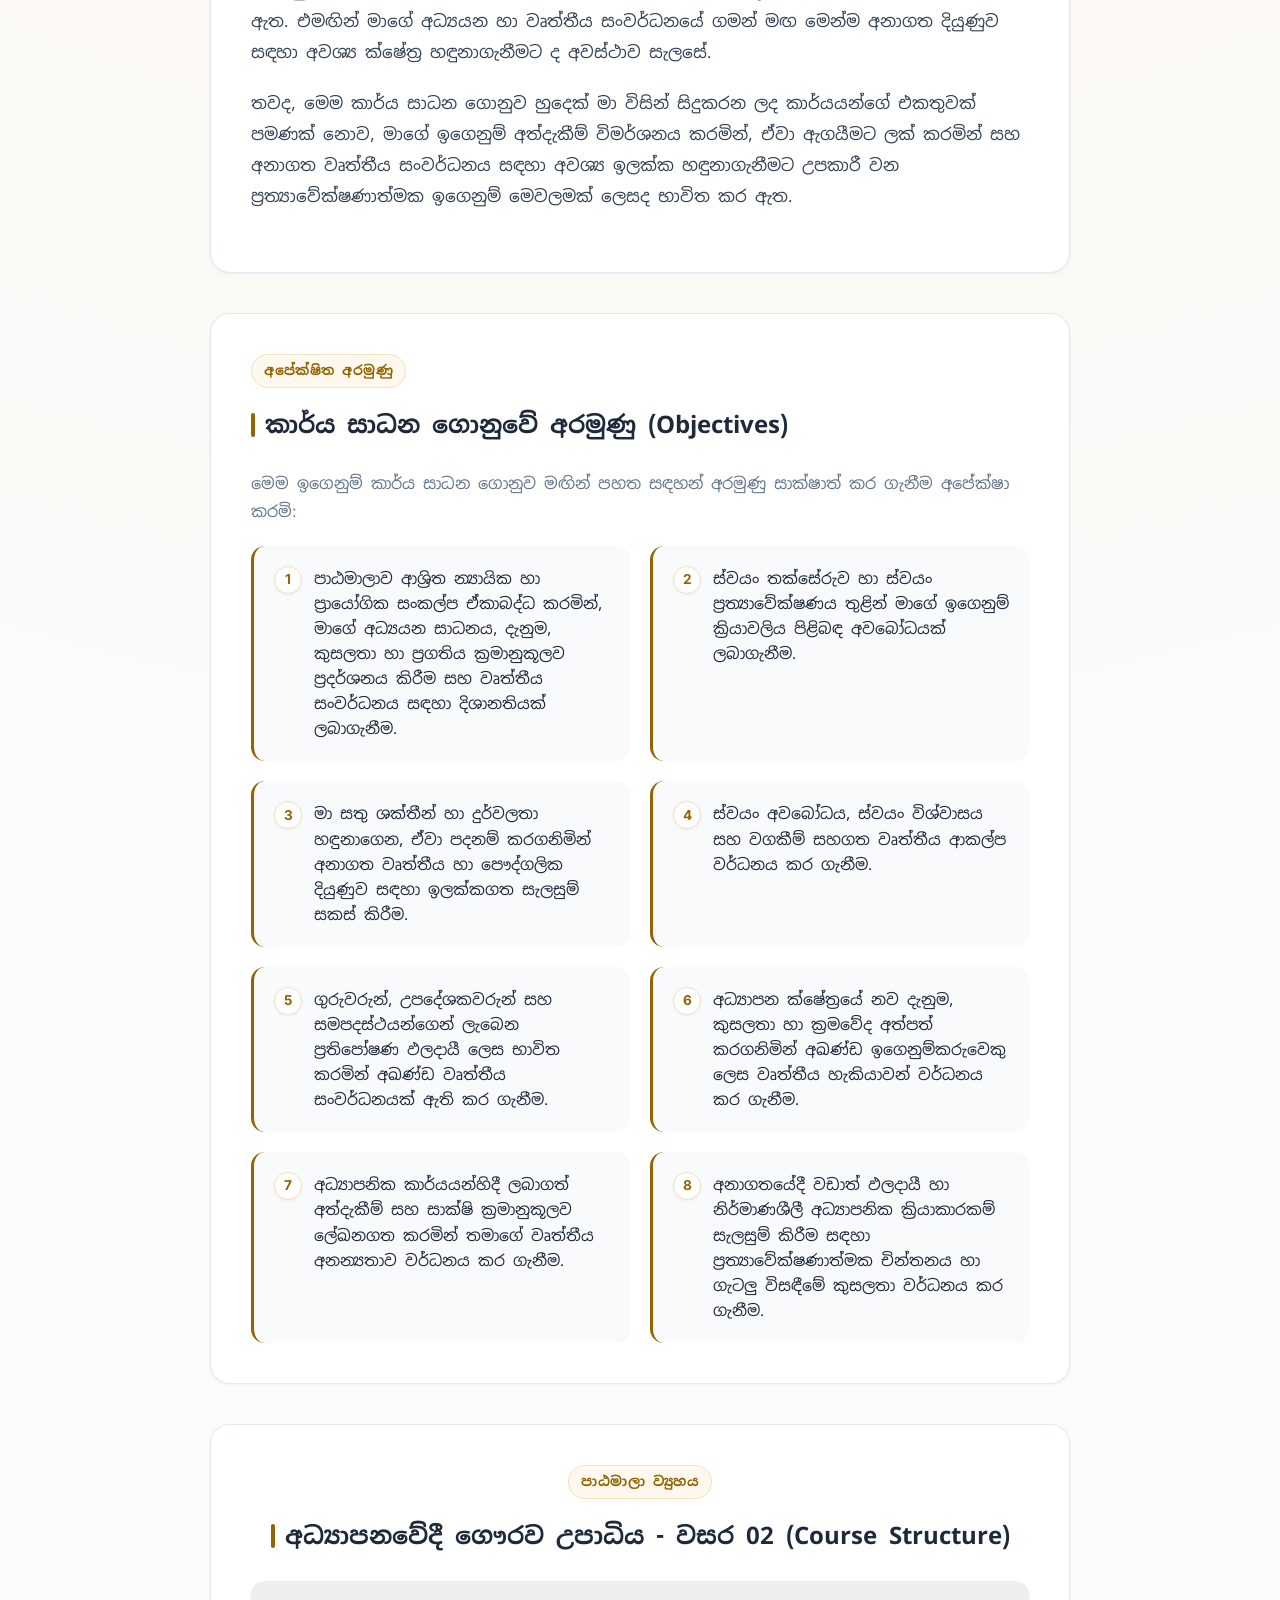
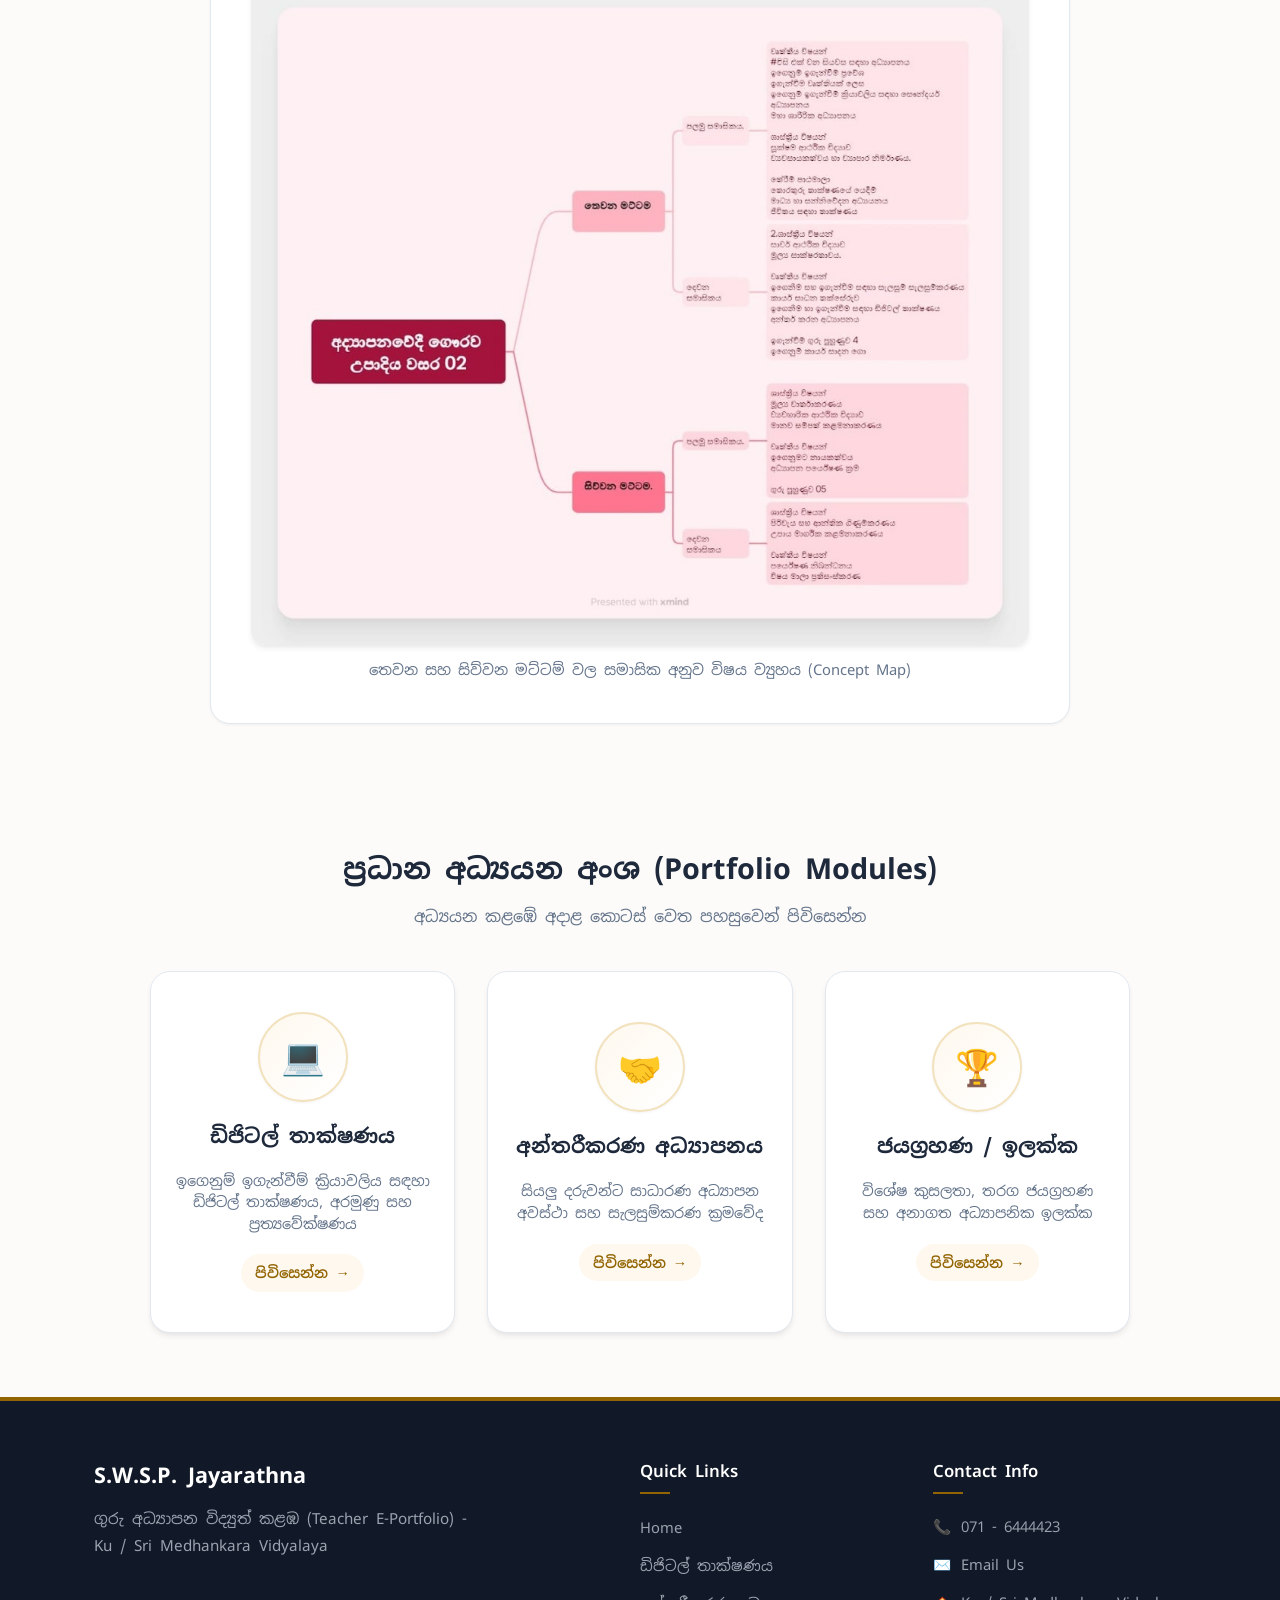
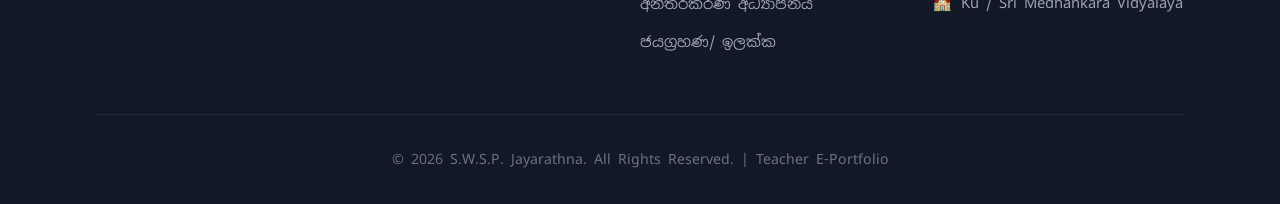
==== commit a7bac4c4: "Add Introduction and Expected Objectives sections before Course Structure map on Home page" ====
--- a/index.html
+++ b/index.html
@@ -91,7 +91,69 @@
           </div>
         </div>
 
-        <!-- Course Structure / Degree Concept Map Card -->
+        <!-- Section 1: Introduction (හැඳින්වීම) -->
+        <article class="content-card" style="max-width: 860px; margin: 0 auto 2.5rem; text-align: left;">
+          <span class="section-badge">හැඳින්වීම</span>
+          <h2 class="card-heading">ඉගෙනුම් කාර්ය සාධන ගොනුව (E-Portfolio Introduction)</h2>
+          <div class="prose-text">
+            <p>
+              අධ්‍යාපනවේදී උපාධිය සම්පූර්ණ කිරීමේ අවශ්‍යතාවයක් ලෙස කාර්ය සාධන ගොනුවක් (Portfolio) නිර්මාණය කිරීම අපේක්ෂා කෙරේ. ඒ අනුව, මා විසින් අධ්‍යයන කාලය තුළ අත්පත් කරගත් දැනුම, කුසලතා, අත්දැකීම්, ප්‍රගතිය හා වෘත්තීය සංවර්ධනය පිළිබිඹු වන පරිදි මෙම ඉගෙනුම් කාර්ය සාධන ගොනුව සකස් කර ඉදිරිපත් කරනු ලැබේ.
+            </p>
+            <p>
+              ඉගෙනුම් කාර්ය සාධන ගොනුවක් යනු නිශ්චිත කාල පරාසයක් තුළ, එක් විෂය ක්ෂේත්‍රයක් හෝ ක්ෂේත්‍ර කිහිපයක් පදනම් කරගනිමින් ශිෂ්‍යයාගේ උත්සාහය, ඉගෙනුම් ප්‍රගතිය, අත්පත් කරගත් දැනුම, කුසලතා සහ සාධනය පිළිබඳ තොරතුරු ක්‍රමානුකූලව හා සංවිධානාත්මකව ඉදිරිපත් කරන ශිෂ්‍ය කාර්ය එකතුවකි.
+            </p>
+            <p>
+              මා විසින් සකස් කරන ලද මෙම ඉගෙනුම් කාර්ය සාධන ගොනුව තුළ මාගේ පෞද්ගලික තොරතුරු, කාර්ය සාධන ගොනුවේ අරමුණු, ඉගෙනුම් ක්‍රියාකාරකම් හා ඒවාට අදාළ සාක්ෂි, ඉගෙනුම් ප්‍රකාශන, ප්‍රත්‍යාවේක්ෂණ සටහන් සහ ගුරු හා සමපදස්ථ ප්‍රතිපෝෂණ ඇතුළත් කර ඇත. එමඟින් මාගේ අධ්‍යයන හා වෘත්තීය සංවර්ධනයේ ගමන් මඟ මෙන්ම අනාගත දියුණුව සඳහා අවශ්‍ය ක්ෂේත්‍ර හඳුනාගැනීමට ද අවස්ථාව සැලසේ.
+            </p>
+            <p>
+              තවද, මෙම කාර්ය සාධන ගොනුව හුදෙක් මා විසින් සිදුකරන ලද කාර්යයන්ගේ එකතුවක් පමණක් නොව, මාගේ ඉගෙනුම් අත්දැකීම් විමර්ශනය කරමින්, ඒවා ඇගයීමට ලක් කරමින් සහ අනාගත වෘත්තීය සංවර්ධනය සඳහා අවශ්‍ය ඉලක්ක හඳුනාගැනීමට උපකාරී වන ප්‍රත්‍යාවේක්ෂණාත්මක ඉගෙනුම් මෙවලමක් ලෙසද භාවිත කර ඇත.
+            </p>
+          </div>
+        </article>
+
+        <!-- Section 2: Expected Objectives (අපේක්ෂිත අරමුණු) -->
+        <article class="content-card" style="max-width: 860px; margin: 0 auto 2.5rem; text-align: left;">
+          <span class="section-badge">අපේක්ෂිත අරමුණු</span>
+          <h2 class="card-heading">කාර්ය සාධන ගොනුවේ අරමුණු (Objectives)</h2>
+          <p style="margin-bottom: 1.25rem; color: var(--text-muted);">මෙම ඉගෙනුම් කාර්ය සාධන ගොනුව මඟින් පහත සඳහන් අරමුණු සාක්ෂාත් කර ගැනීම අපේක්ෂා කරමි:</p>
+          
+          <div class="objectives-grid">
+            <div class="objective-item">
+              <div class="objective-num">1</div>
+              <div>පාඨමාලාව ආශ්‍රිත න්‍යායික හා ප්‍රායෝගික සංකල්ප ඒකාබද්ධ කරමින්, මාගේ අධ්‍යයන සාධනය, දැනුම, කුසලතා හා ප්‍රගතිය ක්‍රමානුකූලව ප්‍රදර්ශනය කිරීම සහ වෘත්තීය සංවර්ධනය සඳහා දිශානතියක් ලබාගැනීම.</div>
+            </div>
+            <div class="objective-item">
+              <div class="objective-num">2</div>
+              <div>ස්වයං තක්සේරුව හා ස්වයං ප්‍රත්‍යාවේක්ෂණය තුළින් මාගේ ඉගෙනුම් ක්‍රියාවලිය පිළිබඳ අවබෝධයක් ලබාගැනීම.</div>
+            </div>
+            <div class="objective-item">
+              <div class="objective-num">3</div>
+              <div>මා සතු ශක්තීන් හා දුර්වලතා හඳුනාගෙන, ඒවා පදනම් කරගනිමින් අනාගත වෘත්තීය හා පෞද්ගලික දියුණුව සඳහා ඉලක්කගත සැලසුම් සකස් කිරීම.</div>
+            </div>
+            <div class="objective-item">
+              <div class="objective-num">4</div>
+              <div>ස්වයං අවබෝධය, ස්වයං විශ්වාසය සහ වගකීම් සහගත වෘත්තීය ආකල්ප වර්ධනය කර ගැනීම.</div>
+            </div>
+            <div class="objective-item">
+              <div class="objective-num">5</div>
+              <div>ගුරුවරුන්, උපදේශකවරුන් සහ සමපදස්ථයන්ගෙන් ලැබෙන ප්‍රතිපෝෂණ ඵලදායී ලෙස භාවිත කරමින් අඛණ්ඩ වෘත්තීය සංවර්ධනයක් ඇති කර ගැනීම.</div>
+            </div>
+            <div class="objective-item">
+              <div class="objective-num">6</div>
+              <div>අධ්‍යාපන ක්ෂේත්‍රයේ නව දැනුම, කුසලතා හා ක්‍රමවේද අත්පත් කරගනිමින් අඛණ්ඩ ඉගෙනුම්කරුවෙකු ලෙස වෘත්තීය හැකියාවන් වර්ධනය කර ගැනීම.</div>
+            </div>
+            <div class="objective-item">
+              <div class="objective-num">7</div>
+              <div>අධ්‍යාපනික කාර්යයන්හිදී ලබාගත් අත්දැකීම් සහ සාක්ෂි ක්‍රමානුකූලව ලේඛනගත කරමින් තමාගේ වෘත්තීය අනන්‍යතාව වර්ධනය කර ගැනීම.</div>
+            </div>
+            <div class="objective-item">
+              <div class="objective-num">8</div>
+              <div>අනාගතයේදී වඩාත් ඵලදායී හා නිර්මාණශීලී අධ්‍යාපනික ක්‍රියාකාරකම් සැලසුම් කිරීම සඳහා ප්‍රත්‍යාවේක්ෂණාත්මක චින්තනය හා ගැටලු විසඳීමේ කුසලතා වර්ධනය කර ගැනීම.</div>
+            </div>
+          </div>
+        </article>
+
+        <!-- Section 3: Course Structure / Degree Concept Map Card -->
         <div class="content-card" style="max-width: 860px; margin: 0 auto 2rem; text-align: center;">
           <span class="section-badge">පාඨමාලා ව්‍යුහය</span>
           <h2 class="card-heading" style="justify-content: center;">අධ්‍යාපනවේදී ගෞරව උපාධිය - වසර 02 (Course Structure)</h2>
